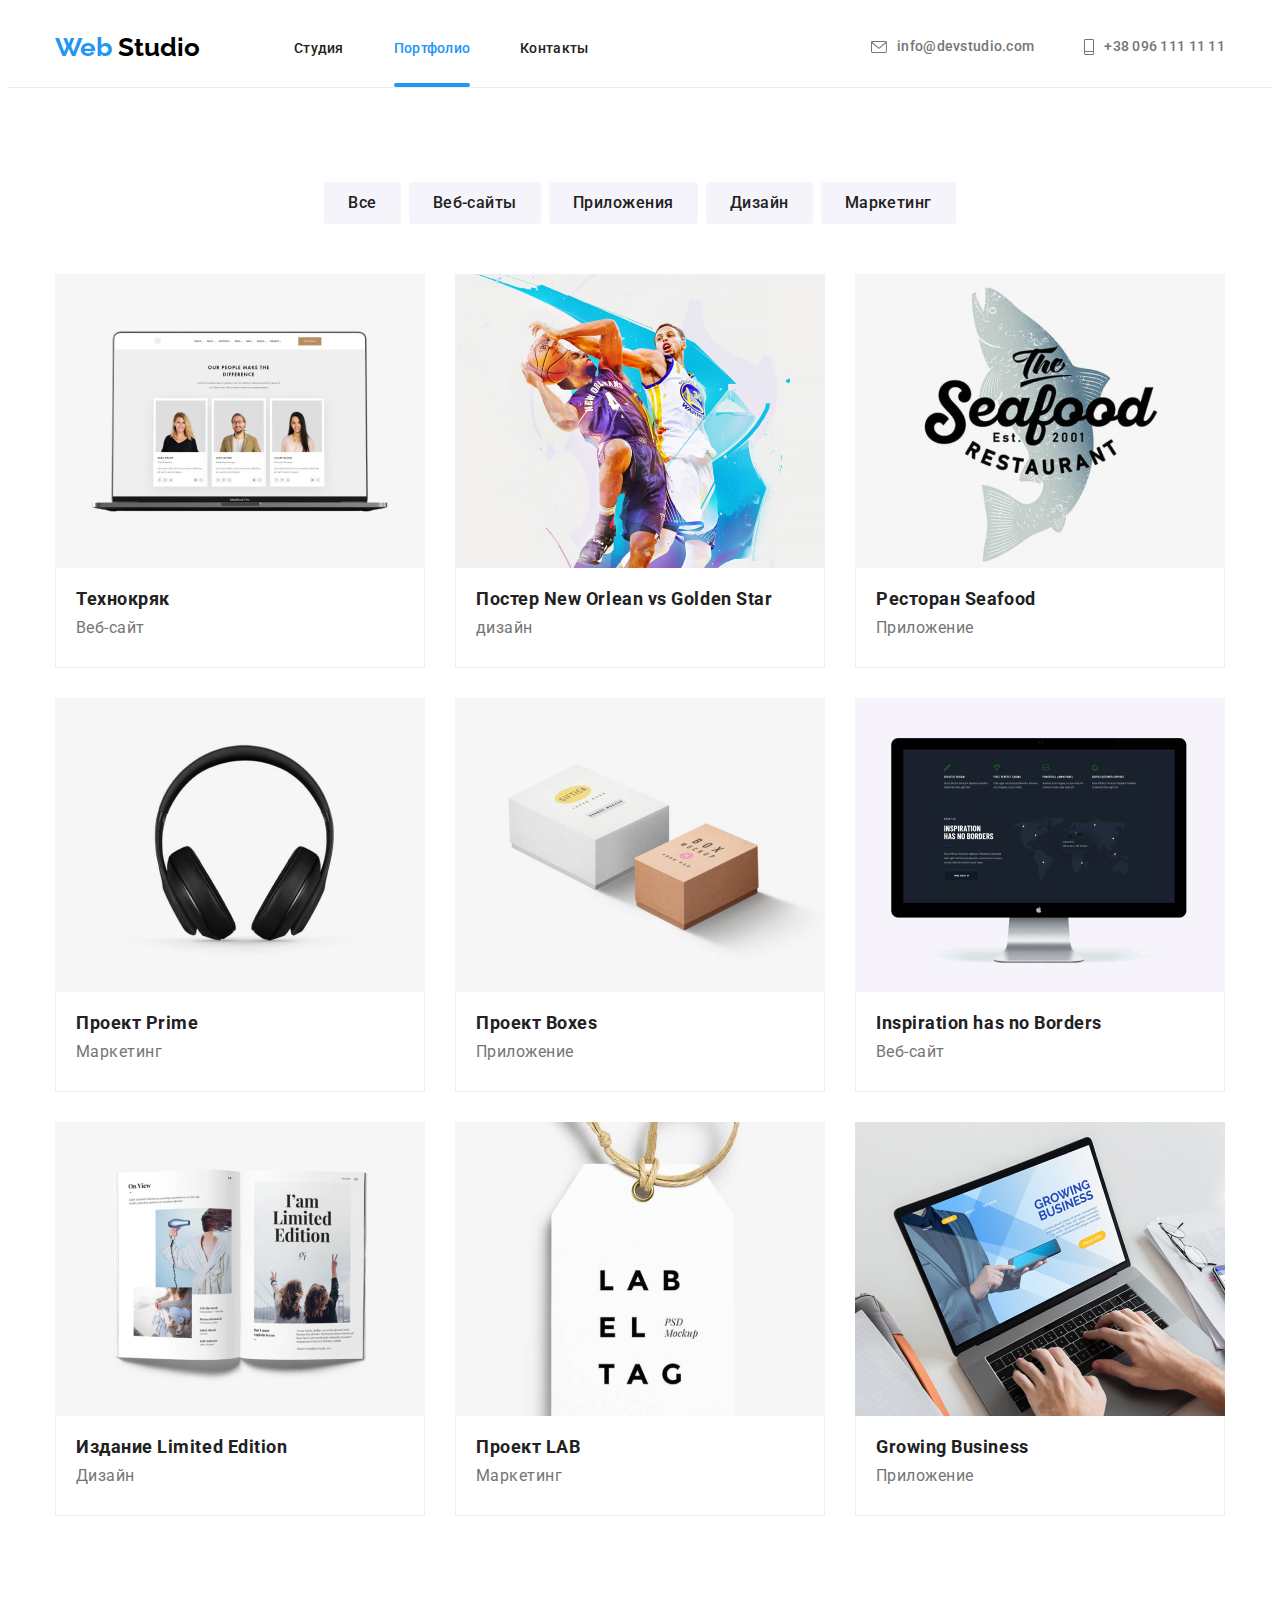
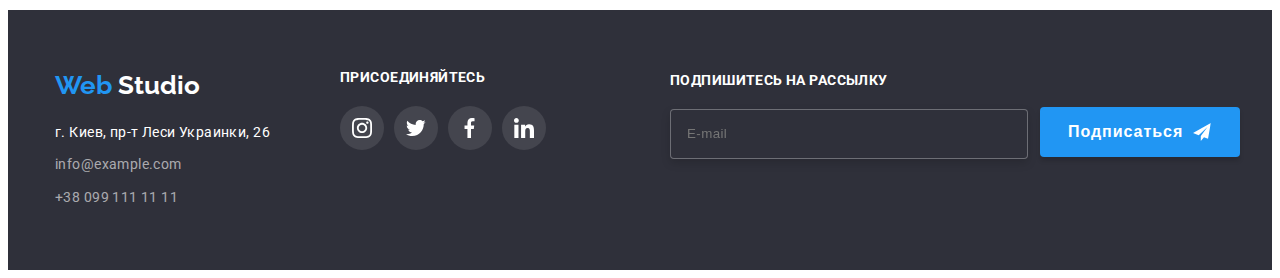
==== portfolio.html @ fc4933d8 "додает 6 ДЗ" ====
<!DOCTYPE html>
<html lang="ru">
	<head>
		<meta charset="UTF-8" />
		<meta http-equiv="X-UA-Compatible" content="IE=edge" />
		<meta name="viewport" content="width=device-width, initial-scale=1.0" />
		<title>Document</title>
		<link
			rel="stylesheet"
			href="https://cdnjs.cloudflare.com/ajax/libs/modern-normalize/1.1.0/modern-normalize.min.css"
			integrity="sha512-wpPYUAdjBVSE4KJnH1VR1HeZfpl1ub8YT/NKx4PuQ5NmX2tKuGu6U/JRp5y+Y8XG2tV+wKQpNHVUX03MfMFn9Q=="
			crossorigin="anonymous"
			referrerpolicy="no-referrer"
		/>
		<link rel="preconnect" href="https://fonts.googleapis.com" />
		<link rel="preconnect" href="https://fonts.gstatic.com" crossorigin />
		<link
			href="https://fonts.googleapis.com/css2?family=Raleway:wght@700&family=Roboto:wght@400;500;700;900&display=swap"
			rel="stylesheet"
		/>
		<link rel="stylesheet" href="css/common.css" />
		<link rel="stylesheet" href="css/main.css" />
	</head>
	<body>
		<!---------------------- шапка страницы ----------------------->
		<header class="header">
			<div class="container header-container">
				<nav class="list header-nav">
					<a class="logo logo-header" href="#">
						<span class="logo-web">Web</span>
						<span class="logo-studio">Studio</span>
					</a>
					<ul class="site-nav list">
						<li class="site-item"><a href="./index.html" class="link">Студия</a></li>
						<li class="site-item"><a href="./portfolio.html" class="link pege">Портфолио</a></li>
						<li class="site-item"><a href="" class="link">Контакты</a></li>
					</ul>
				</nav>
				<ul class="list header-contact">
					<li class="contact-item">
						<a href="mailo:info@devstudio.com" class="contact-nav">
							<svg class="icon-header" width="16" height="12">
								<use href="./image/icons.svg#icon-envelope"></use>
							</svg>
							info@devstudio.com
						</a>
					</li>
					<li class="contact-item">
						<a href="tel:+380961111111" class="contact-nav">
							<svg class="icon-header" width="10" height="16">
								<use href="./image/icons.svg#icon-vector"></use>
							</svg>
							+38 096 111 11 11
						</a>
					</li>
				</ul>
			</div>
		</header>
		<main>
			<section class="portfolio">
				<div class="container">
					<h1 class="visually-hidden">Портфолио навигация</h1>
					<ul class="button-nav list">
						<li class="btn-title"><button type="button" class="button-nav-title">Все</button></li>
						<li class="btn-title"><button type="button" class="button-nav-title">Веб-сайты</button></li>
						<li class="btn-title"><button type="button" class="button-nav-title">Приложения</button></li>
						<li class="btn-title"><button type="button" class="button-nav-title">Дизайн</button></li>
						<li class="btn-title"><button type="button" class="button-nav-title">Маркетинг</button></li>
					</ul>
					<h2 class="visually-hidden">Портфолио</h2>
					<ul class="subtitle-box list">
						<li class="subtitle-box-small">
							<a class="subtitle-box-link" href="">
								<div class="subtitle-overlay">
									<img
										class="subtitle-img"
										src="./image/people.jpg"
										alt="список команди на екране ноутбука"
										width="370"
									/>
									<div class="overlay">
										<p class="subtitle-overlay-text">
											Технокряк это современная площадка распространения коронавируса. Компании используют эту платформу
											для цифрового шпионажа и атак на защищённые сервера конкурентов.
										</p>
									</div>
								</div>
								<div class="subtitle-content">
									<h3 class="subtitle-list">Технокряк</h3>
									<p class="subtitle-text">Веб-сайт</p>
								</div>
							</a>
						</li>
						<li class="subtitle-box-small">
							<a class="subtitle-box-link" href="">
								<div class="subtitle-overlay">
									<img
										class="subtitle-img"
										src="./image/basketball.jpg"
										alt="два человекаграют играют в баскетбол"
										width="370"
									/>
									<div class="overlay">
										<p class="subtitle-overlay-text">
											Технокряк это современная площадка распространения коронавируса. Компании используют эту платформу
											для цифрового шпионажа и атак на защищённые сервера конкурентов.
										</p>
									</div>
								</div>
								<div class="subtitle-content">
									<h3 class="subtitle-list">
										Постер
										<span lang="en">New Orlean vs Golden Star</span>
									</h3>
									<p class="subtitle-text">дизайн</p>
								</div>
							</a>
						</li>
						<li class="subtitle-box-small">
							<a class="subtitle-box-link" href="">
								<div class="subtitle-overlay">
									<img
										class="subtitle-img"
										src="./image/restauran-poster.jpg"
										alt="афиша ресторана морепродуктов"
										width="370"
									/>
									<div class="overlay">
										<p class="subtitle-overlay-text">
											Технокряк это современная площадка распространения коронавируса. Компании используют эту платформу
											для цифрового шпионажа и атак на защищённые сервера конкурентов.
										</p>
									</div>
								</div>
								<div class="subtitle-content">
									<h3 class="subtitle-list">
										Ресторан
										<span lang="en">Seafood</span>
									</h3>
									<p class="subtitle-text">Приложение</p>
								</div>
							</a>
						</li>
						<li class="subtitle-box-small">
							<a class="subtitle-box-link" href="">
								<div class="subtitle-overlay">
									<img class="subtitle-img" src="./image/headphones.jpg" alt="наушники на белом фоне" width="370" />
									<div class="overlay">
										<p class="subtitle-overlay-text">
											Технокряк это современная площадка распространения коронавируса. Компании используют эту платформу
											для цифрового шпионажа и атак на защищённые сервера конкурентов.
										</p>
									</div>
								</div>
								<div class="subtitle-content">
									<h3 class="subtitle-list">
										Проект
										<span lang="en">Prime</span>
									</h3>
									<p class="subtitle-text">Маркетинг</p>
								</div>
							</a>
						</li>
						<li class="subtitle-box-small">
							<a class="subtitle-box-link" href="">
								<div class="subtitle-overlay">
									<img class="subtitle-img" src="./image/boxes.jpg" alt="коробки с логотипами" width="370" />
									<div class="overlay">
										<p class="subtitle-overlay-text">
											Технокряк это современная площадка распространения коронавируса. Компании используют эту платформу
											для цифрового шпионажа и атак на защищённые сервера конкурентов.
										</p>
									</div>
								</div>
								<div class="subtitle-content">
									<h3 class="subtitle-list">
										Проект
										<span lang="en">Boxes</span>
									</h3>
									<p class="subtitle-text">Приложение</p>
								</div>
							</a>
						</li>
						<li class="subtitle-box-small">
							<a class="subtitle-box-link" href="">
								<div class="subtitle-overlay">
									<img
										class="subtitle-img"
										src="./image/Inspiration-has-no-Borders.jpg"
										alt="страница веб-сайта"
										width="370"
									/>
									<div class="overlay">
										<p class="subtitle-overlay-text">
											Технокряк это современная площадка распространения коронавируса. Компании используют эту платформу
											для цифрового шпионажа и атак на защищённые сервера конкурентов.
										</p>
									</div>
								</div>
								<div class="subtitle-content">
									<h3 lang="en" class="subtitle-list">Inspiration has no Borders</h3>
									<p class="subtitle-text">Веб-сайт</p>
								</div>
							</a>
						</li>
						<li class="subtitle-box-small">
							<a class="subtitle-box-link" href="">
								<div class="subtitle-overlay">
									<img class="subtitle-img" src="./image/magazine.jpg" alt="страница журнала" width="370" />
									<div class="overlay">
										<p class="subtitle-overlay-text">
											Технокряк это современная площадка распространения коронавируса. Компании используют эту платформу
											для цифрового шпионажа и атак на защищённые сервера конкурентов.
										</p>
									</div>
								</div>
								<div class="subtitle-content">
									<h3 class="subtitle-list">
										Издание
										<span lang="en">Limited Edition</span>
									</h3>
									<p class="subtitle-text">Дизайн</p>
								</div>
							</a>
						</li>
						<li class="subtitle-box-small">
							<a class="subtitle-box-link" href="">
								<div class="subtitle-overlay">
									<img class="subtitle-img" src="./image/label.jpg" alt="етикетка с брендом" width="370" />
									<div class="overlay">
										<p class="subtitle-overlay-text">
											Технокряк это современная площадка распространения коронавируса. Компании используют эту платформу
											для цифрового шпионажа и атак на защищённые сервера конкурентов.
										</p>
									</div>
								</div>
								<div class="subtitle-content">
									<h3 class="subtitle-list">Проект LAB</h3>
									<p class="subtitle-text">Маркетинг</p>
								</div>
							</a>
						</li>
						<li class="subtitle-box-small">
							<a class="subtitle-box-link" href="">
								<div class="subtitle-overlay">
									<img
										class="subtitle-img"
										src="./image/application.jpg"
										alt="главная страница приложение"
										width="370"
									/>
									<div class="overlay">
										<p class="subtitle-overlay-text">
											Технокряк это современная площадка распространения коронавируса. Компании используют эту платформу
											для цифрового шпионажа и атак на защищённые сервера конкурентов.
										</p>
									</div>
								</div>
								<div class="subtitle-content">
									<h3 lang="en" class="subtitle-list">Growing Business</h3>
									<p class="subtitle-text">Приложение</p>
								</div>
							</a>
						</li>
					</ul>
				</div>
			</section>
		</main>
		<!---------------------------- Подвал -------------------------->
		<footer class="fotter">
			<div class="container fotter-box">
				<div class="fotter-item">
					<a class="logo" href="">
						<span class="logo-web">Web</span>
						<span class="fotter-studio">Studio</span>
					</a>
					<address class="address-list">
						<p class="fotter-content">г. Киев, пр-т Леси Украинки, 26</p>
						<ul class="list">
							<li class="fotter-nav"><a href="mailto:info@example.com">info@example.com</a></li>
							<li class="fotter-nav"><a href="tel:+380991111111">+38 099 111 11 11</a></li>
						</ul>
					</address>
				</div>

				<div class="fotter-site">
					<h2 class="fotter-site-title">присоединяйтесь</h2>
					<ul class="list icon-fotter">
						<li class="icon-fotter-item">
							<a class="icon-fotter-link icon-svg" href="">
								<svg class="" width="20" height="20">
									<use href="./image/icons.svg#icon-instagram"></use>
								</svg>
							</a>
						</li>
						<li class="icon-fotter-item">
							<a class="icon-fotter-link icon-svg" href="">
								<svg class="" width="20" height="20">
									<use href="./image/icons.svg#icon-twiter"></use>
								</svg>
							</a>
						</li>
						<li class="icon-fotter-item">
							<a class="icon-fotter-link icon-svg" href="">
								<svg class="" width="20" height="20">
									<use href="./image/icons.svg#icon-facebook"></use>
								</svg>
							</a>
						</li>
						<li class="icon-fotter-item">
							<a class="icon-fotter-link icon-svg" href="">
								<svg class="" width="20" height="20">
									<use href="./image/icons.svg#icon-linkedin"></use>
								</svg>
							</a>
						</li>
					</ul>
				</div>
				<div class="fotter-form-box">
					<form class="fotter-form">
						<div class="fotter-form-item">
							<label class="fotter-form-label" for="mail">Подпишитесь на рассылку</label>
							<br />
							<input class="fotter-form-input" type="email" name="mail" id="mail" placeholder="E-mail" />
						</div>
						<button class="fotter-form-btn" type="submit">
							Подписаться
							<svg class="footer-icon-btn" width="24" height="24">
								<use href="./image/icons.svg#icon-paper-plane"></use>
							</svg>
						</button>
					</form>
				</div>
			</div>
		</footer>
	</body>
</html>
---- css/common.css ----
:root {
	--primary-text-color: #212121;
	--title-text-color: #757575;
	--accent-color: #2196f3;
	--primari-white-color: #ffffff;
	--button-background-color: #f5f4fa;
	--background-fotter: #2f303a;
	--secondary-text-color: #000000;
	--address-color: rgba(255, 255, 255, 0.6);
}

html {
	box-sizing: border-box;
}

*,
*::before,
*::after {
	box-sizing: inherit;
}

body {
	font-family: "Roboto", sans-serif;
	background-color: var(--primari-white-color);
	color: var(--title-text-color);
}

.list {
	list-style: none;
	padding: 0;
	margin: 0;
}
a {
	text-decoration: none;
}
.container {
	width: 1200px;
	padding-left: 15px;
	padding-right: 15px;
	margin: 0 auto;
	/* outline: 2px solid tomato; */
}
.visually-hidden {
	position: absolute;
	white-space: nowrap;
	width: 1px;
	height: 1px;
	overflow: hidden;
	border: 0;
	padding: 0;
	clip: rect(0 0 0 0);
	clip-path: inset(50%);
	margin: -1px;
}

/* ...................Хедер................... */
.header-container {
	display: flex;
	align-items: center;
}
.header {
	border-bottom: 1px solid #ececec;
	padding: 24px 0;
}
.header-nav {
	display: flex;
	align-items: center;
}
.logo {
	font-family: "Raleway", sans-serif;
	font-weight: 700;
	font-size: 26px;
	line-height: 1.19;
	margin: 0;
}
.logo-header {
	margin-right: 94px;
}

.logo-web {
	color: var(--accent-color);
}
.logo-studio {
	color: var(--secondary-text-color);
}
.site-nav {
	display: flex;
}
.pege {
	position: relative;
}
.pege::after {
	position: absolute;
	bottom: -31px;
	content: "";
	display: block;
	width: 100%;
	height: 4px;
	background-color: var(--accent-color);
	border-radius: 2px;
}
.site-item:not(:last-child) {
	margin-right: 50px;
}
.header-contact {
	display: flex;
	margin-left: auto;
}
.contact-item:not(:last-child) {
	margin-right: 50px;
}

.icon-header {
	fill: currentColor;
	margin-right: 10px;
}
.contact-item {
	display: block;
	align-items: center;
	transition: color 250ms cubic-bezier(0.4, 0, 0.2, 1);
}
.site-nav .link {
	color: var(--primary-text-color);
	font-weight: 500;
	font-size: 14px;
	line-height: 1.14;
	letter-spacing: 0.02em;
	transition: color 250ms cubic-bezier(0.4, 0, 0.2, 1);
}
.site-nav .link.pege {
	color: var(--accent-color);
}
.contact-nav {
	color: var(--title-text-color);
	font-weight: 500;
	font-size: 14px;
	line-height: 1.14;
	letter-spacing: 0.02em;
	display: flex;
	align-items: center;
	transition: color 250ms cubic-bezier(0.4, 0, 0.2, 1);
}
.site-nav .link:hover,
.site-nav .link:focus,
.contact-nav:hover,
.contact-nav:focus {
	color: var(--accent-color);
}

/*...............Fotter................. */

.fotter {
	background-color: var(--background-fotter);
	padding: 60px 0;
}
.fotter-studio {
	color: var(--primari-white-color);
}

.address-list {
	font-style: normal;
	font-size: 14px;
	line-height: 1.71;
	letter-spacing: 0.03em;
	margin: 20px 0 0 0;
}
.address-list:last-child {
	margin-bottom: 0;
}
.fotter-content {
	margin: 0 0 9px 0;
	color: var(--primari-white-color);
}
.address-list a {
	color: var(--address-color);
}
.fotter-nav:not(:last-child) {
	margin-bottom: 9px;
}
.fotter-box {
	position: relative;
	display: flex;
	/* align-items: center; */
}
.fotter-site {
	margin-left: 70px;
	margin-right: 93px;
}
.fotter-site:not(:first-letter) {
	margin-left: 70px;
}
.fotter-site-title {
	font-weight: bold;
	font-size: 14px;
	line-height: 1.14;
	letter-spacing: 0.03em;
	text-transform: uppercase;
	color: #ffffff;
	margin-top: 0;
	margin-bottom: 20px;
}
/* icons */
.icon-fotter {
	display: flex;
	justify-content: center;
	margin: 0;
	padding: 0;
}
.icon-fotter-item {
	width: 44px;
	height: 44px;
}
.icon-fotter-item + .icon-fotter-item {
	margin-left: 10px;
}
.icon-fotter-link {
	width: 100%;
	height: 100%;
	display: flex;
	align-items: center;
	justify-content: center;
	fill: #ffffff;
	background-color: #44454e;
	border-radius: 50%;
	transition: background-color 250ms cubic-bezier(0.4, 0, 0.2, 1);
}
.icon-fotter-link:hover,
.icon-fotter-link:focus {
	background-color: var(--accent-color);
}
/* form-fotter */

.fotter-form {
	position: absolute;
	top: 0;
	right: 0;
	display: flex;
	align-items: center;
}

.fotter-form-label {
	font-weight: bold;
	font-size: 14px;
	line-height: 16px;
	letter-spacing: 0.03em;
	text-transform: uppercase;
	color: #ffffff;
}
.fotter-form-input {
	width: 358px;
	height: 50px;
	padding: 15px 16px;
	background-color: var(--background-fotter);
	border: 1px solid rgba(255, 255, 255, 0.3);
	filter: drop-shadow(0px 4px 4px rgba(0, 0, 0, 0.15));
	border-radius: 4px;
	letter-spacing: 0.03em;
	color: rgba(255, 255, 255, 0.6);
	margin-top: 20px;
	outline: none;
}
.fotter-form-btn {
	width: 200px;
	height: 50px;
	font-weight: bold;
	font-size: 16px;
	line-height: 1.87;
	display: flex;
	align-items: center;
	text-align: center;
	letter-spacing: 0.06em;
	color: var(--primari-white-color);
	background-color: var(--accent-color);
	background: #2196f3;
	box-shadow: 0px 4px 4px rgba(0, 0, 0, 0.15);
	border-radius: 4px;
	border: 0;
	border-color: transparent;
	cursor: pointer;
	padding: 10px 29px 10px 28px;
	margin: 36px 0 0 12px;
}

.footer-icon-btn {
	width: 100%;
	height: 100%;
	fill: #ffffff;
	margin-left: 10px;
}
---- css/main.css ----
/* стили для index.html */

/*........................Герой ........................*/
.hero {
	text-align: center;
	background-color: var(--background-fotter);
	max-width: 1600px;
	height: 600px;
	padding: 200px 0;
	margin: 0 auto;
	outline: 1px solid #000;
	background-image: linear-gradient(rgba(47, 48, 58, 0.4), rgba(47, 48, 58, 0.4)),
		url(../image/background-for-hero-1.jpg);
	background-position: center;
	background-size: cover;
	align-items: center;
}

.hero-title {
	color: var(--primari-white-color);
	font-weight: 900;
	font-size: 44px;
	line-height: 1.36;
	text-transform: uppercase;
	margin-bottom: 30px;
	letter-spacing: 0.06em;
	margin-top: 0;
	margin-bottom: 30px;
}
.hero-button {
	background-color: var(--accent-color);
	color: var(--primari-white-color);
	font-weight: 700;
	font-size: 16px;
	line-height: 1.87;
	border-radius: 4px;
	border-color: transparent;
	cursor: pointer;
	font-family: inherit;
	padding: 10px 32px;
	box-shadow: 0px 4px 4px rgba(0, 0, 0, 0.15);
	letter-spacing: 0.06em;
}

/*....................... Послуги ........................*/

.services {
	padding-top: 94px;
}
.services-box {
	flex-direction: row;
	display: flex;
	justify-content: center;
}
.services-content {
	width: 270px;
	letter-spacing: 0.03em;
	margin-right: 30px;
}
.services-content:last-child {
	margin-right: 0;
}
.services-subtitle {
	font-weight: 700;
	font-size: 14px;
	line-height: 1.14;
	text-transform: uppercase;
	color: var(--primary-text-color);
	margin-top: 0;
	margin-bottom: 10px;
}
.services-text {
	font-size: 14px;
	line-height: 1.71;
	/* letter-spacing: 0.03em; */
	color: var(--title-text-color);
	margin: 0;
}
/* icons */
.icon-services {
	width: 270px;
	height: 120px;
	background: #f5f4fa;
	border-radius: 4px;
	margin-bottom: 30px;
	display: flex;
	align-items: center;
	justify-content: center;
}

.icon-services-img {
	width: 70px;
	height: 70px;
}
/* ..................Чем мы занимаемся ....................*/
.description {
	padding-top: 94px;
}
.description-title {
	color: var(--primary-text-color);
	font-weight: 700;
	font-size: 36px;
	line-height: 1.16;
	text-align: center;
	letter-spacing: 0.03em;
	margin: 0 0 50px 0;
}
.description-box {
	flex-direction: row;
	display: flex;
	justify-content: space-between;
	max-height: 294px;
}
.description-img {
	position: relative;
	display: block;
	max-width: 100%;
	height: auto;
	z-index: 1;
}

/* позиционирование */
.description-img-item {
	position: absolute;
	display: flex;
	justify-content: center;
	align-items: center;
	bottom: 0;
	right: 0;
	width: 370px;
	height: 70px;
	background-color: rgba(47, 48, 58, 0.8);
}
.description-img-text {
	font-weight: bold;
	font-size: 14px;
	line-height: 1.14;
	letter-spacing: 0.03em;
	text-transform: uppercase;
	color: #ffffff;
	margin: 0;
}
/*................... команда .......................*/
.command {
	background-color: var(--button-background-color);
	padding: 94px 0;
}
.command-box {
	flex-direction: row;
	display: flex;
	justify-content: space-between;
}
.command-content {
	background-color: var(--primari-white-color);
	box-shadow: 0px 1px 3px rgba(0, 0, 0, 0.12), 0px 1px 1px rgba(0, 0, 0, 0.14), 0px 2px 1px rgba(0, 0, 0, 0.2);
	border-radius: 0px 0px 4px 4px;
}
.command-content-box {
	padding: 30px 0;
}

.command-title {
	font-weight: 500;
	font-size: 16px;
	line-height: 1.18;
	text-align: center;
	letter-spacing: 0.03em;
	color: var(--primary-text-color);
	margin: 0 0 10px 0;
}
.command-list {
	font-size: 16px;
	line-height: 1.18;
	text-align: center;
	letter-spacing: 0.03em;
	color: var(--title-text-color);
	padding: 0;
	margin: 0;
}
/* Іконки */
.icon-command {
	display: flex;
	justify-content: center;
	margin-top: 16px;
	padding: 0;
}
.icon-logo {
	width: 44px;
	height: 44px;
}
.icon-logo + .icon-logo {
	margin-left: 10px;
}
.icon-command-link {
	width: 100%;
	height: 100%;
	display: flex;
	align-items: center;
	justify-content: center;
	fill: #afb1b8;
	border-radius: 50%;
	transition: background-color 250ms cubic-bezier(0.4, 0, 0.2, 1), fill 250ms cubic-bezier(0.4, 0, 0.2, 1);
}

.icon-command-link:hover,
.icon-command-link:focus {
	fill: var(--primari-white-color);
	background-color: var(--accent-color);
}
/* Постоянные клиенты */
.clients {
	padding: 94px 0;
	text-align: center;
	margin: 0;
}
.clients-title {
	font-size: 36px;
	line-height: 1.16;
	letter-spacing: 0.03em;
	color: var(--primary-text-color);
	margin: 0;
	margin-bottom: 50px;
}
.icon-box {
	display: flex;
	justify-content: center;
	align-items: center;
	margin: 0;
}
.clients-block {
	width: 170px;
	height: 92px;
	margin: 0;
}
.clients-link {
	display: flex;
	justify-content: center;
	align-items: center;
	width: 100%;
	height: 100%;
	border-radius: 4px;
	box-sizing: border-box;
	border: 1px solid #afb1b8;
	fill: #afb1b8;
	transition: fill 250ms cubic-bezier(0.4, 0, 0.2, 1), border 250ms cubic-bezier(0.4, 0, 0.2, 1);
}
.icon-group {
	width: 106px;
	height: 60px;
	margin: 0;
}
.clients-block + .clients-block {
	margin-left: 30px;
}
.clients-link:hover,
.clients-link:focus {
	border: 1px solid var(--accent-color);
	fill: var(--accent-color);
}

/*..................... Стили для portfolio.html.................... */

/* .......................навигация поиска...................... */
.portfolio {
	padding: 94px 0 94px 0;
}
.button-nav {
	flex-direction: row;
	display: flex;
	justify-content: center;
	margin-bottom: 50px;
}
.btn-title:not(:last-child) {
	margin-right: 8px;
}
.button-nav-title {
	background-color: var(--button-background-color);
	color: var(--primary-text-color);
	font-weight: 500;
	font-size: 16px;
	line-height: 1.62;
	letter-spacing: 0.03em;
	border-radius: 4px;
	border-color: transparent;
	cursor: pointer;
	text-align: center;
	align-items: center;
	font-family: inherit;
	padding: 6px 22px;
	transition: background-color 250ms cubic-bezier(0.4, 0, 0.2, 1), color 250ms cubic-bezier(0.4, 0, 0.2, 1);
}
.button-nav-title:hover,
.button-nav-title:focus {
	background-color: var(--accent-color);
	color: var(--primari-white-color);
	box-shadow: 0px 3px 1px rgba(0, 0, 0, 0.1), 0px 1px 2px rgba(0, 0, 0, 0.08), 0px 2px 2px rgba(0, 0, 0, 0.12);
}
.subtitle-box {
	display: flex;
	flex-wrap: wrap;
}

.subtitle-box-small {
	margin: 0 30px 30px 0;
}

.subtitle-box-link:hover,
.subtitle-box-link:focus {
	box-sizing: border-box;
	box-shadow: 0px 1px 1px rgba(0, 0, 0, 0.12), 0px 4px 4px rgba(0, 0, 0, 0.06), 1px 4px 6px rgba(0, 0, 0, 0.16);
}

.subtitle-box-small:nth-child(3n + 3) {
	margin-right: 0;
}
.subtitle-box-small:nth-child(1n + 7) {
	margin-bottom: 0;
}
.subtitle-list {
	font-weight: 700;
	font-size: 18px;
	letter-spacing: 0.03em;
	color: var(--primary-text-color);
	margin: 0 0 4px 0;
	padding: 0;
}
.subtitle-text {
	font-size: 16px;
	line-height: 1.87;
	letter-spacing: 0.03em;
	color: var(--title-text-color);
	margin: 0;
	padding: 0;
}
.subtitle-content {
	padding: 20px 20px 24px 20px;
	border-right: 1px solid #eeeeee;
	border-bottom: 1px solid #eeeeee;
	border-left: 1px solid #eeeeee;
}
.subtitle-img {
	display: block;
	max-width: 100%;
	height: auto;
}
.subtitle-box-link {
	display: block;
	transition: box-shadow 250ms cubic-bezier(0.4, 0, 0.2, 1);
}
.subtitle-overlay {
	position: relative;
	overflow: hidden;
}
.subtitle-overlay::before,
.overlay {
	transform: translateY(100%);
	transition: transform 250ms cubic-bezier(0.4, 0, 0.2, 1);
}
.overlay {
	display: inline-block;
	position: absolute;
	top: 0;
	width: 100%;
	height: 294px;
	/* opacity: 0; */
	padding: 63px 24px;
}
.subtitle-overlay-text {
	font-family: inherit;
	font-size: 18px;
	line-height: 1.56;
	letter-spacing: 0.03em;
	color: var(--primari-white-color);
	margin: 0;
}
.subtitle-overlay::before {
	display: inline-block;
	position: absolute;
	content: "";
	width: 100%;
	height: 294px;
	background-color: rgba(33, 150, 243, 0.9);
	/* opacity: 0; */
}
.subtitle-box-link:hover .subtitle-overlay::before,
.subtitle-box-link:focus .subtitle-overlay::before,
.subtitle-box-link:hover .overlay,
.subtitle-box-link:focus .overlay {
	/* opacity: 1; */
	transform: translateY(0);
}
/* модальне вікно */

.backdrop {
	position: fixed;
	top: 0;
	left: 0;
	width: 100%;
	height: 100%;
	background-color: rgba(0, 0, 0, 0.2);
	z-index: 2;
	transition: opacity 250ms cubic-bezier(0.4, 0, 0.2, 1), visibility 250ms cubic-bezier(0.4, 0, 0.2, 1);
}
.is-hidden {
	opacity: 0;
	pointer-events: none;
	visibility: hidden;
}
.modal {
	position: absolute;
	top: 50%;
	left: 50%;
	transform: translate(-50%, -50%);
	min-width: 528px;
	min-height: 581px;
	background-color: var(--primari-white-color);
	border-radius: 4px;
	box-shadow: 0px 1px 3px rgba(0, 0, 0, 0.12), 0px 1px 1px rgba(0, 0, 0, 0.14), 0px 2px 1px rgba(0, 0, 0, 0.2);
	margin: 0;
	padding: 0;
}
.hero-button-close {
	position: absolute;
	top: 8px;
	right: 8px;
	width: 30px;
	height: 30px;
	border-radius: 50%;
	box-sizing: border-box;
	cursor: pointer;
	background-color: white;
	border: 1px solid rgba(0, 0, 0, 0.1);
	margin: 0;
	padding: 0;
	transition: fill 250ms cubic-bezier(0.4, 0, 0.2, 1);
}
.hero-button-close:hover,
.hero-button-close:focus {
	fill: var(--accent-color);
}
/* Форма */
.modal-form {
	padding: 40px;
}
.modal-form-text {
	font-weight: bold;
	font-size: 20px;
	line-height: 1.15;
	text-align: center;
	color: #212121;
	margin: 0 0 12px 0;
}
.modal-form-item {
	position: relative;
	margin: 4px 0 0 0;
}
.modal-form-lable {
	font-weight: normal;
	font-size: 12px;
	line-height: 1.16;
	letter-spacing: 0.01em;
	color: #757575;
}
.modal-form-input {
	width: 100%;
	height: 40px;
	border: 1px solid rgba(33, 33, 33, 0.2);
	border-radius: 4px;
	padding-left: 42px;
	padding-right: 15px;
	margin: 0;
	outline: none;
	transition: border 1000ms cubic-bezier(0.4, 0, 0.2, 1);
}
.modal-icon {
	content: "";
	position: absolute;
	top: 15px;
	left: 15px;
	transition: fill 250ms cubic-bezier(0.4, 0, 0.2, 1);
}
.modal-form-item:not(:last-child) {
	margin-bottom: 10px;
}
.modal-form-input,
.modal-form-lable,
.modal-icon {
	cursor: pointer;
}
.modal-form-textarea {
	margin: 0 0 20px 0;
}
textarea {
	resize: none;
}
.modal-form-comment {
	width: 100%;
	height: 120px;
	border: 1px solid rgba(33, 33, 33, 0.2);
	box-sizing: border-box;
	border-radius: 4px;
	padding: 12px 16px;
	margin: 4px 0 0 0;
	outline: none;
	transition: border 250ms cubic-bezier(0.4, 0, 0.2, 1);
}

.modal-form-comment::placeholder {
	font-weight: normal;
	font-size: 12px;
	line-height: 1.16;
	letter-spacing: 0.01em;
	color: rgba(117, 117, 117, 0.5);
}
.modal-form-bth {
	font-family: inherit;
	font-weight: bold;
	font-size: 16px;
	line-height: 1.87;
	width: 200px;
	height: 50px;
	display: flex;
	align-items: center;
	justify-content: center;
	letter-spacing: 0.06em;
	cursor: pointer;
	background-color: var(--accent-color);
	color: var(--primari-white-color);
	box-shadow: 0px 4px 4px rgba(0, 0, 0, 0.15);
	border-radius: 4px;
	border-color: transparent;
	margin: 0 auto;
}
.modal-form-consent {
	margin: 0 0 30px 0;
}
.check-input:checked + .modal-consent .check-item {
	background-color: var(--accent-color);
	border: none;
	transition: background-color 250ms cubic-bezier(0.4, 0, 0.2, 1);
}
.check-input:focus + .modal-consent .check-item {
	border-color: var(--accent-color);
}
.check-item {
	display: flex;
	align-items: center;
	justify-content: center;
	width: 16px;
	height: 15px;
	border: 2px solid #000000;
	border-radius: 2px;
	margin-right: 8px;
	transition: border-color 250ms cubic-bezier(0.4, 0, 0.2, 1);
}
.check-item-svg {
	fill: var(--primari-white-color);
}
.modal-consent {
	display: flex;
	align-items: center;
	justify-content: center;
	font-weight: normal;
	font-size: 14px;
	line-height: 1.71;
	letter-spacing: 0.03em;
	color: var(--title-text-color);
}
.modal-form-link {
	text-decoration: underline;
	color: var(--accent-color);
	margin-left: 5px;
}
.modal-form-input:focus,
.modal-form-comment:focus {
	border: 1px solid var(--accent-color);
}
.modal-form-input:focus + .modal-icon {
	fill: var(--accent-color);
}
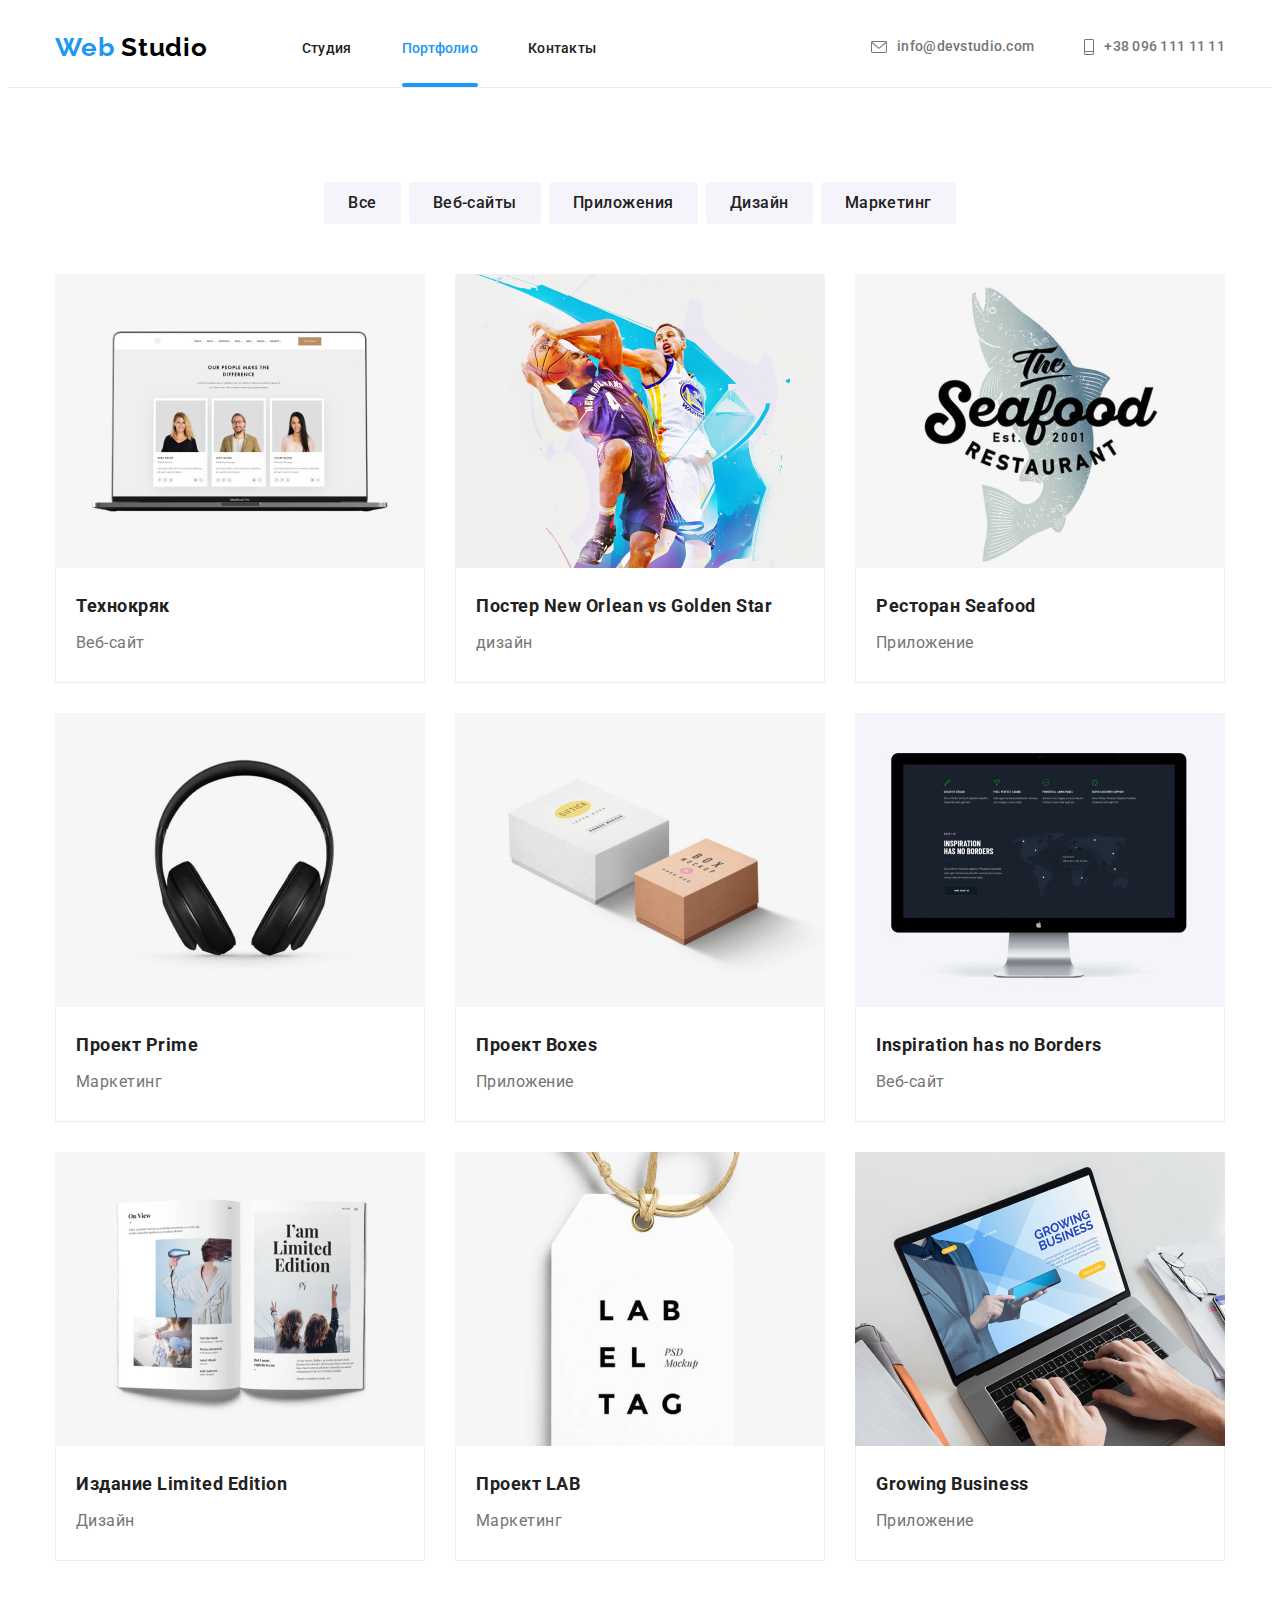
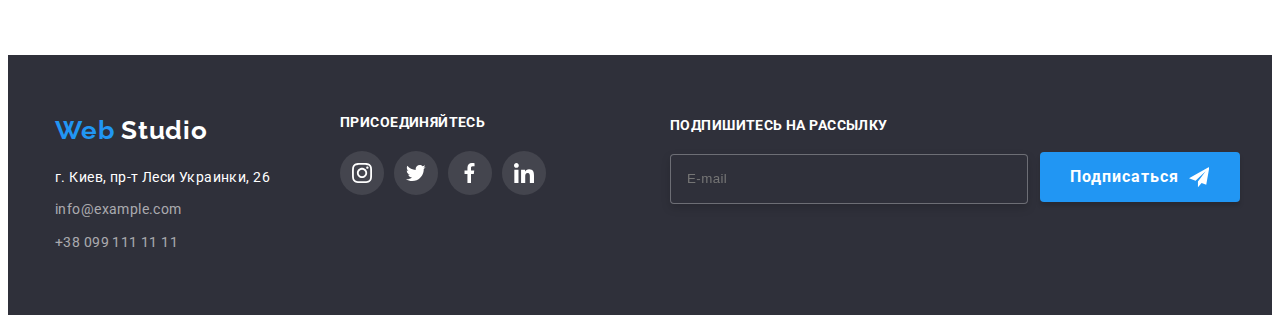
==== commit 46729509: "add BEM" ====
--- a/portfolio.html
+++ b/portfolio.html
@@ -18,36 +18,35 @@
 			href="https://fonts.googleapis.com/css2?family=Raleway:wght@700&family=Roboto:wght@400;500;700;900&display=swap"
 			rel="stylesheet"
 		/>
-		<link rel="stylesheet" href="css/common.css" />
-		<link rel="stylesheet" href="css/main.css" />
+		<link rel="stylesheet" href="css/portfolio.min.css" />
 	</head>
 	<body>
 		<!---------------------- шапка страницы ----------------------->
 		<header class="header">
-			<div class="container header-container">
-				<nav class="list header-nav">
-					<a class="logo logo-header" href="#">
-						<span class="logo-web">Web</span>
-						<span class="logo-studio">Studio</span>
+			<div class="container header__box">
+				<nav class="list header__nav">
+					<a class="logo logo__header" href="#">
+						<span class="logo__web">Web</span>
+						<span class="logo__studio">Studio</span>
 					</a>
 					<ul class="site-nav list">
-						<li class="site-item"><a href="./index.html" class="link">Студия</a></li>
-						<li class="site-item"><a href="./portfolio.html" class="link pege">Портфолио</a></li>
-						<li class="site-item"><a href="" class="link">Контакты</a></li>
+						<li class="site-nav__item"><a href="./index.html" class="link">Студия</a></li>
+						<li class="site-nav__item"><a href="./portfolio.html" class="link site-nav--pege">Портфолио</a></li>
+						<li class="site-nav__item"><a href="" class="link">Контакты</a></li>
 					</ul>
 				</nav>
 				<ul class="list header-contact">
-					<li class="contact-item">
-						<a href="mailo:info@devstudio.com" class="contact-nav">
-							<svg class="icon-header" width="16" height="12">
+					<li class="header-contact__item">
+						<a class="header-contact__nav" href="mailo:info@devstudio.com">
+							<svg class="header-contact__icon" width="16" height="12">
 								<use href="./image/icons.svg#icon-envelope"></use>
 							</svg>
 							info@devstudio.com
 						</a>
 					</li>
-					<li class="contact-item">
-						<a href="tel:+380961111111" class="contact-nav">
-							<svg class="icon-header" width="10" height="16">
+					<li class="header-contact__item">
+						<a href="tel:+380961111111" class="header-contact__nav">
+							<svg class="header-contact__icon" width="10" height="16">
 								<use href="./image/icons.svg#icon-vector"></use>
 							</svg>
 							+38 096 111 11 11
@@ -61,204 +60,204 @@
 				<div class="container">
 					<h1 class="visually-hidden">Портфолио навигация</h1>
 					<ul class="button-nav list">
-						<li class="btn-title"><button type="button" class="button-nav-title">Все</button></li>
-						<li class="btn-title"><button type="button" class="button-nav-title">Веб-сайты</button></li>
-						<li class="btn-title"><button type="button" class="button-nav-title">Приложения</button></li>
-						<li class="btn-title"><button type="button" class="button-nav-title">Дизайн</button></li>
-						<li class="btn-title"><button type="button" class="button-nav-title">Маркетинг</button></li>
+						<li class="button-nav__title"><button type="button" class="button-nav__text">Все</button></li>
+						<li class="button-nav__title"><button type="button" class="button-nav__text">Веб-сайты</button></li>
+						<li class="button-nav__title"><button type="button" class="button-nav__text">Приложения</button></li>
+						<li class="button-nav__title"><button type="button" class="button-nav__text">Дизайн</button></li>
+						<li class="button-nav__title"><button type="button" class="button-nav__text">Маркетинг</button></li>
 					</ul>
 					<h2 class="visually-hidden">Портфолио</h2>
-					<ul class="subtitle-box list">
-						<li class="subtitle-box-small">
-							<a class="subtitle-box-link" href="">
-								<div class="subtitle-overlay">
-									<img
-										class="subtitle-img"
+					<ul class="portfolio-box list">
+						<li class="portfolio-box__small">
+							<a class="portfolio-box__link" href="">
+								<div class="overlay">
+									<img
+										class="overlay__img"
 										src="./image/people.jpg"
 										alt="список команди на екране ноутбука"
 										width="370"
 									/>
-									<div class="overlay">
-										<p class="subtitle-overlay-text">
-											Технокряк это современная площадка распространения коронавируса. Компании используют эту платформу
-											для цифрового шпионажа и атак на защищённые сервера конкурентов.
-										</p>
-									</div>
-								</div>
-								<div class="subtitle-content">
-									<h3 class="subtitle-list">Технокряк</h3>
-									<p class="subtitle-text">Веб-сайт</p>
-								</div>
-							</a>
-						</li>
-						<li class="subtitle-box-small">
-							<a class="subtitle-box-link" href="">
-								<div class="subtitle-overlay">
-									<img
-										class="subtitle-img"
+									<div class="overlay__item">
+										<p class="overlay__text">
+											Технокряк это современная площадка распространения коронавируса. Компании используют эту платформу
+											для цифрового шпионажа и атак на защищённые сервера конкурентов.
+										</p>
+									</div>
+								</div>
+								<div class="portfolio-box__content">
+									<h3 class="portfolio-box__subtitile">Технокряк</h3>
+									<p class="portfolio-box__text">Веб-сайт</p>
+								</div>
+							</a>
+						</li>
+						<li class="portfolio-box__small">
+							<a class="portfolio-box__link" href="">
+								<div class="overlay">
+									<img
+										class="overlay__img"
 										src="./image/basketball.jpg"
 										alt="два человекаграют играют в баскетбол"
 										width="370"
 									/>
-									<div class="overlay">
-										<p class="subtitle-overlay-text">
-											Технокряк это современная площадка распространения коронавируса. Компании используют эту платформу
-											для цифрового шпионажа и атак на защищённые сервера конкурентов.
-										</p>
-									</div>
-								</div>
-								<div class="subtitle-content">
-									<h3 class="subtitle-list">
+									<div class="overlay__item">
+										<p class="overlay__text">
+											Технокряк это современная площадка распространения коронавируса. Компании используют эту платформу
+											для цифрового шпионажа и атак на защищённые сервера конкурентов.
+										</p>
+									</div>
+								</div>
+								<div class="portfolio-box__content">
+									<h3 class="portfolio-box__subtitile">
 										Постер
 										<span lang="en">New Orlean vs Golden Star</span>
 									</h3>
-									<p class="subtitle-text">дизайн</p>
-								</div>
-							</a>
-						</li>
-						<li class="subtitle-box-small">
-							<a class="subtitle-box-link" href="">
-								<div class="subtitle-overlay">
-									<img
-										class="subtitle-img"
+									<p class="portfolio-box__text">дизайн</p>
+								</div>
+							</a>
+						</li>
+						<li class="portfolio-box__small">
+							<a class="portfolio-box__link" href="">
+								<div class="overlay">
+									<img
+										class="overlay__img"
 										src="./image/restauran-poster.jpg"
 										alt="афиша ресторана морепродуктов"
 										width="370"
 									/>
-									<div class="overlay">
-										<p class="subtitle-overlay-text">
-											Технокряк это современная площадка распространения коронавируса. Компании используют эту платформу
-											для цифрового шпионажа и атак на защищённые сервера конкурентов.
-										</p>
-									</div>
-								</div>
-								<div class="subtitle-content">
-									<h3 class="subtitle-list">
+									<div class="overlay__item">
+										<p class="overlay__text">
+											Технокряк это современная площадка распространения коронавируса. Компании используют эту платформу
+											для цифрового шпионажа и атак на защищённые сервера конкурентов.
+										</p>
+									</div>
+								</div>
+								<div class="portfolio-box__content">
+									<h3 class="portfolio-box__subtitile">
 										Ресторан
 										<span lang="en">Seafood</span>
 									</h3>
-									<p class="subtitle-text">Приложение</p>
-								</div>
-							</a>
-						</li>
-						<li class="subtitle-box-small">
-							<a class="subtitle-box-link" href="">
-								<div class="subtitle-overlay">
-									<img class="subtitle-img" src="./image/headphones.jpg" alt="наушники на белом фоне" width="370" />
-									<div class="overlay">
-										<p class="subtitle-overlay-text">
-											Технокряк это современная площадка распространения коронавируса. Компании используют эту платформу
-											для цифрового шпионажа и атак на защищённые сервера конкурентов.
-										</p>
-									</div>
-								</div>
-								<div class="subtitle-content">
-									<h3 class="subtitle-list">
+									<p class="portfolio-box__text">Приложение</p>
+								</div>
+							</a>
+						</li>
+						<li class="portfolio-box__small">
+							<a class="portfolio-box__link" href="">
+								<div class="overlay">
+									<img class="overlay__img" src="./image/headphones.jpg" alt="наушники на белом фоне" width="370" />
+									<div class="overlay__item">
+										<p class="overlay__text">
+											Технокряк это современная площадка распространения коронавируса. Компании используют эту платформу
+											для цифрового шпионажа и атак на защищённые сервера конкурентов.
+										</p>
+									</div>
+								</div>
+								<div class="portfolio-box__content">
+									<h3 class="portfolio-box__subtitile">
 										Проект
 										<span lang="en">Prime</span>
 									</h3>
-									<p class="subtitle-text">Маркетинг</p>
-								</div>
-							</a>
-						</li>
-						<li class="subtitle-box-small">
-							<a class="subtitle-box-link" href="">
-								<div class="subtitle-overlay">
-									<img class="subtitle-img" src="./image/boxes.jpg" alt="коробки с логотипами" width="370" />
-									<div class="overlay">
-										<p class="subtitle-overlay-text">
-											Технокряк это современная площадка распространения коронавируса. Компании используют эту платформу
-											для цифрового шпионажа и атак на защищённые сервера конкурентов.
-										</p>
-									</div>
-								</div>
-								<div class="subtitle-content">
-									<h3 class="subtitle-list">
+									<p class="portfolio-box__text">Маркетинг</p>
+								</div>
+							</a>
+						</li>
+						<li class="portfolio-box__small">
+							<a class="portfolio-box__link" href="">
+								<div class="overlay">
+									<img class="overlay__img" src="./image/boxes.jpg" alt="коробки с логотипами" width="370" />
+									<div class="overlay__item">
+										<p class="overlay__text">
+											Технокряк это современная площадка распространения коронавируса. Компании используют эту платформу
+											для цифрового шпионажа и атак на защищённые сервера конкурентов.
+										</p>
+									</div>
+								</div>
+								<div class="portfolio-box__content">
+									<h3 class="portfolio-box__subtitile">
 										Проект
 										<span lang="en">Boxes</span>
 									</h3>
-									<p class="subtitle-text">Приложение</p>
-								</div>
-							</a>
-						</li>
-						<li class="subtitle-box-small">
-							<a class="subtitle-box-link" href="">
-								<div class="subtitle-overlay">
-									<img
-										class="subtitle-img"
+									<p class="portfolio-box__text">Приложение</p>
+								</div>
+							</a>
+						</li>
+						<li class="portfolio-box__small">
+							<a class="portfolio-box__link" href="">
+								<div class="overlay">
+									<img
+										class="overlay__img"
 										src="./image/Inspiration-has-no-Borders.jpg"
 										alt="страница веб-сайта"
 										width="370"
 									/>
-									<div class="overlay">
-										<p class="subtitle-overlay-text">
-											Технокряк это современная площадка распространения коронавируса. Компании используют эту платформу
-											для цифрового шпионажа и атак на защищённые сервера конкурентов.
-										</p>
-									</div>
-								</div>
-								<div class="subtitle-content">
-									<h3 lang="en" class="subtitle-list">Inspiration has no Borders</h3>
-									<p class="subtitle-text">Веб-сайт</p>
-								</div>
-							</a>
-						</li>
-						<li class="subtitle-box-small">
-							<a class="subtitle-box-link" href="">
-								<div class="subtitle-overlay">
-									<img class="subtitle-img" src="./image/magazine.jpg" alt="страница журнала" width="370" />
-									<div class="overlay">
-										<p class="subtitle-overlay-text">
-											Технокряк это современная площадка распространения коронавируса. Компании используют эту платформу
-											для цифрового шпионажа и атак на защищённые сервера конкурентов.
-										</p>
-									</div>
-								</div>
-								<div class="subtitle-content">
-									<h3 class="subtitle-list">
+									<div class="overlay__item">
+										<p class="overlay__text">
+											Технокряк это современная площадка распространения коронавируса. Компании используют эту платформу
+											для цифрового шпионажа и атак на защищённые сервера конкурентов.
+										</p>
+									</div>
+								</div>
+								<div class="portfolio-box__content">
+									<h3 lang="en" class="portfolio-box__subtitile">Inspiration has no Borders</h3>
+									<p class="portfolio-box__text">Веб-сайт</p>
+								</div>
+							</a>
+						</li>
+						<li class="portfolio-box__small">
+							<a class="portfolio-box__link" href="">
+								<div class="overlay">
+									<img class="overlay__img" src="./image/magazine.jpg" alt="страница журнала" width="370" />
+									<div class="overlay__item">
+										<p class="overlay__text">
+											Технокряк это современная площадка распространения коронавируса. Компании используют эту платформу
+											для цифрового шпионажа и атак на защищённые сервера конкурентов.
+										</p>
+									</div>
+								</div>
+								<div class="portfolio-box__content">
+									<h3 class="portfolio-box__subtitile">
 										Издание
 										<span lang="en">Limited Edition</span>
 									</h3>
-									<p class="subtitle-text">Дизайн</p>
-								</div>
-							</a>
-						</li>
-						<li class="subtitle-box-small">
-							<a class="subtitle-box-link" href="">
-								<div class="subtitle-overlay">
-									<img class="subtitle-img" src="./image/label.jpg" alt="етикетка с брендом" width="370" />
-									<div class="overlay">
-										<p class="subtitle-overlay-text">
-											Технокряк это современная площадка распространения коронавируса. Компании используют эту платформу
-											для цифрового шпионажа и атак на защищённые сервера конкурентов.
-										</p>
-									</div>
-								</div>
-								<div class="subtitle-content">
-									<h3 class="subtitle-list">Проект LAB</h3>
-									<p class="subtitle-text">Маркетинг</p>
-								</div>
-							</a>
-						</li>
-						<li class="subtitle-box-small">
-							<a class="subtitle-box-link" href="">
-								<div class="subtitle-overlay">
-									<img
-										class="subtitle-img"
+									<p class="portfolio-box__text">Дизайн</p>
+								</div>
+							</a>
+						</li>
+						<li class="portfolio-box__small">
+							<a class="portfolio-box__link" href="">
+								<div class="overlay">
+									<img class="overlay__img" src="./image/label.jpg" alt="етикетка с брендом" width="370" />
+									<div class="overlay__item">
+										<p class="overlay__text">
+											Технокряк это современная площадка распространения коронавируса. Компании используют эту платформу
+											для цифрового шпионажа и атак на защищённые сервера конкурентов.
+										</p>
+									</div>
+								</div>
+								<div class="portfolio-box__content">
+									<h3 class="portfolio-box__subtitile">Проект LAB</h3>
+									<p class="portfolio-box__text">Маркетинг</p>
+								</div>
+							</a>
+						</li>
+						<li class="portfolio-box__small">
+							<a class="portfolio-box__link" href="">
+								<div class="overlay">
+									<img
+										class="overlay__img"
 										src="./image/application.jpg"
 										alt="главная страница приложение"
 										width="370"
 									/>
-									<div class="overlay">
-										<p class="subtitle-overlay-text">
-											Технокряк это современная площадка распространения коронавируса. Компании используют эту платформу
-											для цифрового шпионажа и атак на защищённые сервера конкурентов.
-										</p>
-									</div>
-								</div>
-								<div class="subtitle-content">
-									<h3 lang="en" class="subtitle-list">Growing Business</h3>
-									<p class="subtitle-text">Приложение</p>
+									<div class="overlay__item">
+										<p class="overlay__text">
+											Технокряк это современная площадка распространения коронавируса. Компании используют эту платформу
+											для цифрового шпионажа и атак на защищённые сервера конкурентов.
+										</p>
+									</div>
+								</div>
+								<div class="portfolio-box__content">
+									<h3 lang="en" class="portfolio-box__subtitile">Growing Business</h3>
+									<p class="portfolio-box__text">Приложение</p>
 								</div>
 							</a>
 						</li>
@@ -267,48 +266,52 @@
 			</section>
 		</main>
 		<!---------------------------- Подвал -------------------------->
-		<footer class="fotter">
-			<div class="container fotter-box">
-				<div class="fotter-item">
+		<footer class="footer">
+			<div class="container footer__box">
+				<div>
 					<a class="logo" href="">
-						<span class="logo-web">Web</span>
-						<span class="fotter-studio">Studio</span>
+						<span class="logo__web">Web</span>
+						<span class="fotter--studio">Studio</span>
 					</a>
-					<address class="address-list">
-						<p class="fotter-content">г. Киев, пр-т Леси Украинки, 26</p>
+					<address class="footer-address">
+						<p class="footer-address__text">г. Киев, пр-т Леси Украинки, 26</p>
 						<ul class="list">
-							<li class="fotter-nav"><a href="mailto:info@example.com">info@example.com</a></li>
-							<li class="fotter-nav"><a href="tel:+380991111111">+38 099 111 11 11</a></li>
+							<li class="footer-address__nav">
+								<a class="footer-address__link" href="mailto:info@example.com">info@example.com</a>
+							</li>
+							<li class="footer-address__nav">
+								<a class="footer-address__link" href="tel:+380991111111">+38 099 111 11 11</a>
+							</li>
 						</ul>
 					</address>
 				</div>
 
-				<div class="fotter-site">
-					<h2 class="fotter-site-title">присоединяйтесь</h2>
-					<ul class="list icon-fotter">
-						<li class="icon-fotter-item">
-							<a class="icon-fotter-link icon-svg" href="">
+				<div class="footer-socials">
+					<h2 class="fotter-socials__title">присоединяйтесь</h2>
+					<ul class="list icon-socials">
+						<li class="icon-socials__item">
+							<a class="icon-socials__link" href="">
 								<svg class="" width="20" height="20">
 									<use href="./image/icons.svg#icon-instagram"></use>
 								</svg>
 							</a>
 						</li>
-						<li class="icon-fotter-item">
-							<a class="icon-fotter-link icon-svg" href="">
+						<li class="icon-socials__item">
+							<a class="icon-socials__link" href="">
 								<svg class="" width="20" height="20">
 									<use href="./image/icons.svg#icon-twiter"></use>
 								</svg>
 							</a>
 						</li>
-						<li class="icon-fotter-item">
-							<a class="icon-fotter-link icon-svg" href="">
+						<li class="icon-socials__item">
+							<a class="icon-socials__link" href="">
 								<svg class="" width="20" height="20">
 									<use href="./image/icons.svg#icon-facebook"></use>
 								</svg>
 							</a>
 						</li>
-						<li class="icon-fotter-item">
-							<a class="icon-fotter-link icon-svg" href="">
+						<li class="icon-socials__item">
+							<a class="icon-socials__link" href="">
 								<svg class="" width="20" height="20">
 									<use href="./image/icons.svg#icon-linkedin"></use>
 								</svg>
@@ -316,16 +319,16 @@
 						</li>
 					</ul>
 				</div>
-				<div class="fotter-form-box">
-					<form class="fotter-form">
-						<div class="fotter-form-item">
-							<label class="fotter-form-label" for="mail">Подпишитесь на рассылку</label>
+				<div>
+					<form class="footer-form">
+						<div class="footer-form__item">
+							<label class="footer-form__label" for="mail">Подпишитесь на рассылку</label>
 							<br />
-							<input class="fotter-form-input" type="email" name="mail" id="mail" placeholder="E-mail" />
+							<input class="footer-form__input" type="email" name="mail" id="mail" placeholder="E-mail" />
 						</div>
-						<button class="fotter-form-btn" type="submit">
+						<button class="footer-form__btn btn" type="submit">
 							Подписаться
-							<svg class="footer-icon-btn" width="24" height="24">
+							<svg class="footer-form__icon" width="24" height="24">
 								<use href="./image/icons.svg#icon-paper-plane"></use>
 							</svg>
 						</button>
--- a/css/portfolio.min.css
+++ b/css/portfolio.min.css
@@ -0,0 +1,2 @@
+.logo{font-family:"Raleway", sans-serif;font-size:26px;font-weight:700;line-height:1.19;letter-spacing:.03em;margin:0}.logo__web{color:#2196f3}.logo__studio{color:#000}.logo__header{margin-right:94px}.fotter--studio{color:#fff}html{box-sizing:border-box}*,*::before,*::after{box-sizing:inherit}body{font-family:"Roboto", sans-serif;background-color:#fff;color:#757575}.list{list-style:none;padding:0;margin:0}a{text-decoration:none}.container{width:1200px;padding-left:15px;padding-right:15px;margin:0 auto}.btn{font-size:16px;font-weight:700;line-height:1.87;letter-spacing:.06em;border-radius:4px;border-color:transparent;cursor:pointer;font-family:inherit;background-color:#2196f3;color:#fff}.visually-hidden{position:absolute;white-space:nowrap;width:1px;height:1px;overflow:hidden;border:0;padding:0;clip:rect(0 0 0 0);clip-path:inset(50%);margin:-1px}.header{border-bottom:1px solid #ececec;padding:24px 0}.header__box,.header__nav{display:flex;align-items:center;justify-content:center}.site-nav{display:flex;align-items:center;justify-content:center}.site-nav--pege{position:relative}.site-nav--pege::after{position:absolute;bottom:-31px;content:"";display:block;width:100%;height:4px;background-color:#2196f3;border-radius:2px}.site-nav__item:not(:last-child){margin-right:50px}.header-contact{display:flex;align-items:center;justify-content:center;margin-left:auto}.header-contact__icon{fill:currentColor;margin-right:10px}.header-contact__item{display:block;align-items:center;transition:color 250ms cubic-bezier(0.4, 0, 0.2, 1)}.header-contact__item:not(:last-child){margin-right:50px}.site-nav .link{color:#212121;font-size:14px;font-weight:500;line-height:1.14;letter-spacing:.02em;transition:color 250ms cubic-bezier(0.4, 0, 0.2, 1)}.site-nav .link:hover,.site-nav .link:focus{color:#2196f3}.site-nav__item .link.site-nav--pege{color:#2196f3}.header-contact__nav{color:#757575;font-size:14px;font-weight:500;line-height:1.14;letter-spacing:.02em;display:flex;align-items:center;justify-content:center;transition:color 250ms cubic-bezier(0.4, 0, 0.2, 1)}.header-contact__nav:hover,.header-contact__nav:focus{color:#2196f3}.footer{background-color:#2f303a;padding:60px 0}.footer__box{position:relative;display:flex}.footer-address{font-size:14px;font-weight:400;line-height:1.71;letter-spacing:.03em;font-style:normal;margin:20px 0 0 0;font-family:inherit}.footer-address__text{margin:0 0 9px 0;color:#fff}.footer-address__link{color:rgba(255,255,255,0.6)}.footer-address:last-child{margin-bottom:0}.footer-address__nav:not(:last-child){margin-bottom:9px}.footer-socials{margin-left:70px;margin-right:93px}.footer-socials:not(:first-letter){margin-left:70px}.fotter-socials__title{font-size:14px;font-weight:700;line-height:1.14;letter-spacing:.03em;text-transform:uppercase;color:#fff;margin-top:0;margin-bottom:20px}.icon-socials{display:flex;align-items:center;justify-content:center;margin:0;padding:0}.icon-socials__item{width:44px;height:44px}.icon-socials__item+.icon-socials__item{margin-left:10px}.icon-socials__link{width:100%;height:100%;display:flex;align-items:center;justify-content:center;fill:#fff;background-color:#44454e;border-radius:50%;transition:background-color 250ms cubic-bezier(0.4, 0, 0.2, 1)}.icon-socials__link:hover,.icon-socials__link:focus{background-color:#2196f3}.footer-form{position:absolute;top:0;right:0;display:flex;align-items:center;justify-content:center}.footer-form__label{font-size:14px;font-weight:700;line-height:1.14;letter-spacing:.03em;text-transform:uppercase;color:#fff}.footer-form__input{width:358px;height:50px;padding:15px 16px;background-color:#2f303a;border:1px solid rgba(255,255,255,0.3);filter:drop-shadow(0px 4px 4px rgba(0,0,0,0.15));border-radius:4px;letter-spacing:0.03em;color:rgba(255,255,255,0.6);margin-top:20px;outline:none}.footer-form__btn{width:200px;height:50px;display:flex;align-items:center;justify-content:center;text-align:center;color:#fff;background-color:#2196f3;box-shadow:0px 4px 4px rgba(0,0,0,0.15);padding:10px 29px 10px 28px;margin:36px 0 0 12px}.footer-form__icon{width:100%;height:100%;fill:#fff;margin-left:10px}.portfolio{padding:94px 0 94px 0}.button-nav{flex-direction:row;display:flex;align-items:center;justify-content:center;margin-bottom:50px}.button-nav__title:not(:last-child){margin-right:8px}.button-nav__text{background-color:#f5f4fa;color:#212121;font-size:16px;font-weight:500;line-height:1.62;letter-spacing:.03em;border-radius:4px;border-color:transparent;cursor:pointer;text-align:center;align-items:center;font-family:inherit;padding:6px 22px;transition:background-color 250ms cubic-bezier(0.4, 0, 0.2, 1),color 250ms cubic-bezier(0.4, 0, 0.2, 1)}.button-nav__text:hover,.button-nav__text:focus{background-color:#2196f3;color:#fff;box-shadow:0px 3px 1px rgba(0,0,0,0.1),0px 1px 2px rgba(0,0,0,0.08),0px 2px 2px rgba(0,0,0,0.12)}.portfolio-box{display:flex;flex-wrap:wrap}.portfolio-box__small{margin:0 30px 30px 0}.portfolio-box__small:nth-child(3n+3){margin-right:0}.portfolio-box__small:nth-child(1n+7){margin-bottom:0}.portfolio-box__link{display:block;transition:box-shadow 250ms cubic-bezier(0.4, 0, 0.2, 1)}.portfolio-box__link:hover,.portfolio-box__link:focus{box-sizing:border-box;box-shadow:0px 1px 1px rgba(0,0,0,0.12),0px 4px 4px rgba(0,0,0,0.06),1px 4px 6px rgba(0,0,0,0.16)}.overlay{position:relative;overflow:hidden}.overlay__img{display:block;max-width:100%;height:auto}.portfolio-box__subtitile{font-size:18px;font-weight:700;line-height:2;letter-spacing:.03em;color:#212121;margin:0 0 4px 0;padding:0}.portfolio-box__text{font-size:16px;font-weight:400;line-height:1.87;letter-spacing:.03em;color:#757575;margin:0;padding:0}.portfolio-box__content{padding:20px 20px 24px 20px;border-right:1px solid #eeeeee;border-bottom:1px solid #eeeeee;border-left:1px solid #eeeeee}.overlay::before,.overlay__item{transform:translateY(100%);transition:transform 250ms cubic-bezier(0.4, 0, 0.2, 1)}.overlay__item{display:inline-block;position:absolute;top:0;width:100%;height:294px;padding:63px 24px}.overlay__text{font-family:inherit;font-size:18px;font-weight:400;line-height:1.56;letter-spacing:.03em;color:#fff;margin:0}.overlay::before{display:inline-block;position:absolute;content:"";width:100%;height:294px;background-color:rgba(33,150,243,0.9)}.portfolio-box__link:hover .overlay::before,.portfolio-box__link:focus .overlay::before,.portfolio-box__link:hover .overlay__item,.portfolio-box__link:focus .overlay__item{transform:translateY(0)}
+/*# sourceMappingURL=portfolio.min.css.map */